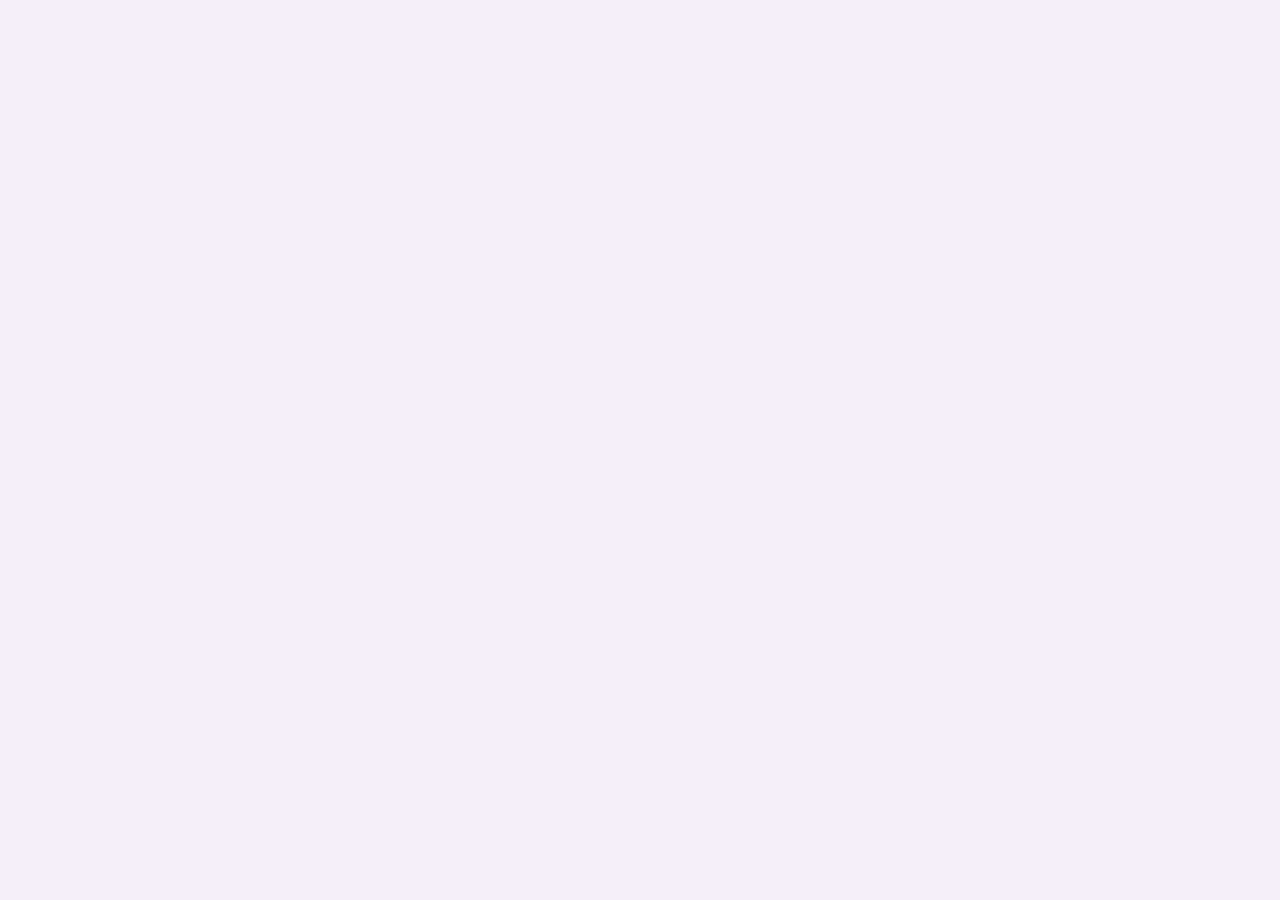
==== mystery/desires/index.html @ 69f6567e "Add three classroom mystery web games with role links and staged clues" ====
<!doctype html><html lang="zh-CN"><head><meta charset="utf-8"><meta name="viewport" content="width=device-width,initial-scale=1"><title>七宗欲 · 口语游戏库</title><link rel="stylesheet" href="../style.css"><script defer src="data.js"></script><script defer src="../app.js"></script></head><body><main id="app"></main><noscript>请启用 JavaScript 使用角色卡与分轮线索。</noscript></body></html>
---- mystery/style.css ----
*{box-sizing:border-box}body{margin:0;background:#f5f1fa;color:#30263b;font:18px/1.75 Arial,"Microsoft YaHei",sans-serif}main{max-width:1080px;margin:auto;padding:30px 26px 70px}header,.toolbar{display:flex;align-items:center;justify-content:space-between;gap:18px;flex-wrap:wrap}header{border-bottom:1px solid #d7cadf;padding-bottom:22px}header span,.eyebrow{font-size:14px;letter-spacing:.12em;color:#715383}.hero{padding-top:36px}h1{font-size:clamp(34px,5vw,58px);line-height:1.12;margin:10px 0 25px}h2{font-size:28px;line-height:1.3}h3{font-size:21px}.lede{font-size:21px}.toolbar{margin:28px 0}section,.teacher{background:#fff;border:1px solid #dbd0e4;border-radius:18px;padding:28px;margin:22px 0}a{color:#64417e}button{background:#64417e;color:#fff;border:0;border-radius:9px;padding:14px 22px;font:inherit;cursor:pointer}button:disabled{opacity:.45;cursor:not-allowed}.quiet{background:#e9deef;color:#4d355d}summary{cursor:pointer;font-weight:bold;padding:12px 0}details{border-top:1px solid #ded3e5;padding:8px 0}details[open]>summary{color:#64417e}.roles{display:grid;grid-template-columns:1fr 1fr;gap:15px}.roles details{background:#f7f3fa;border:1px solid #ded3e5;border-radius:12px;padding:15px;align-self:start}label{display:block;margin:14px 0}input:not([type=checkbox]),textarea,select{font:inherit;border:1px solid #a898b4;border-radius:7px;padding:10px;background:#fff;color:#30263b;max-width:100%}input:not([type=checkbox]),textarea{width:100%}textarea{min-height:100px}input[type=checkbox]{width:22px;height:22px;vertical-align:middle;margin-right:9px}.check{padding:12px 0}.speech{background:#30263b;color:white}.speech .eyebrow{color:#dbc3ec}.task{padding:20px;background:#f2eaf8;border-radius:12px;margin:25px 0}.muted,.foot{font-size:15px;color:#6d5d79}.foot{padding-top:20px}p{overflow-wrap:anywhere}button:focus-visible,a:focus-visible,summary:focus-visible{outline:3px solid #a86cce;outline-offset:5px}@media(max-width:650px){main{padding:20px 16px}section,.teacher{padding:20px}.roles{grid-template-columns:1fr}header span{display:none}.toolbar{align-items:flex-start}}
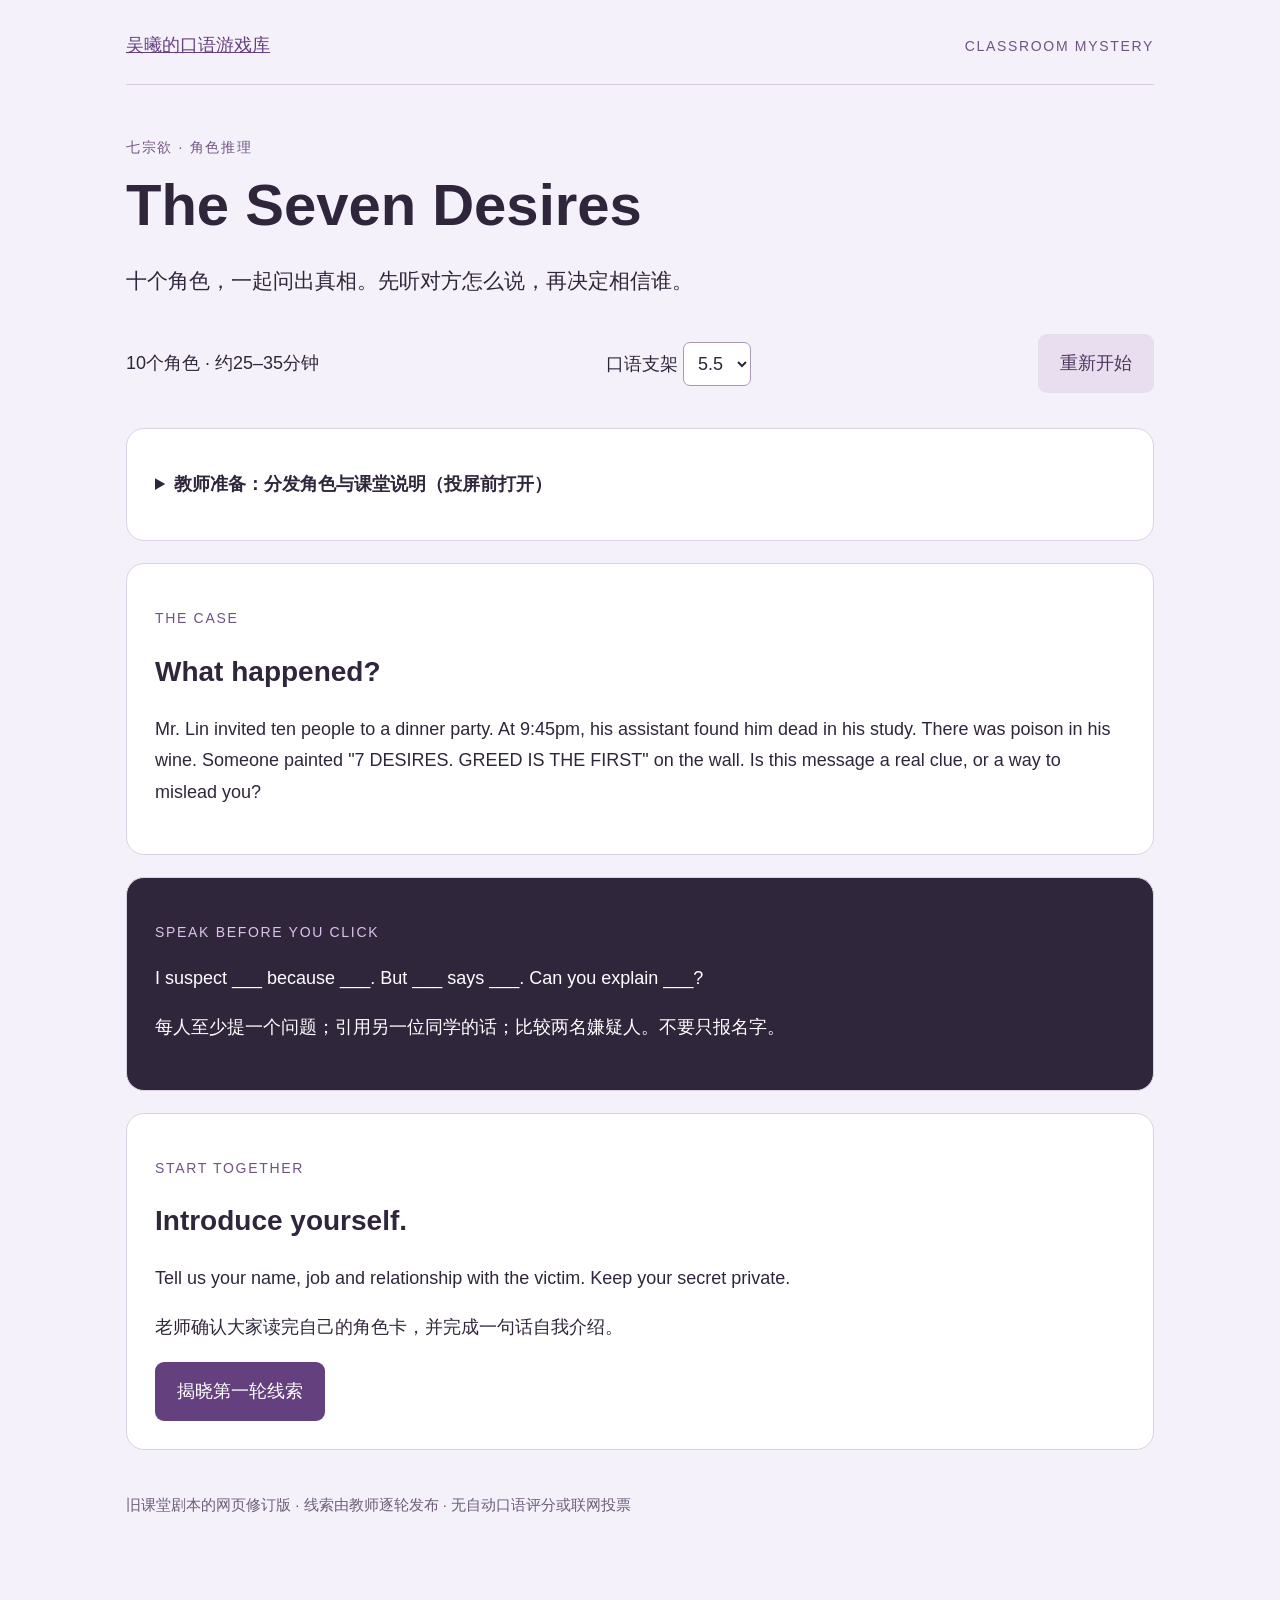
==== commit 7aba62de: "Version mystery script URL so browsers receive fixed renderer" ====
--- a/mystery/desires/index.html
+++ b/mystery/desires/index.html
@@ -1 +1 @@
-<!doctype html><html lang="zh-CN"><head><meta charset="utf-8"><meta name="viewport" content="width=device-width,initial-scale=1"><title>七宗欲 · 口语游戏库</title><link rel="stylesheet" href="../style.css"><script defer src="data.js"></script><script defer src="../app.js"></script></head><body><main id="app"></main><noscript>请启用 JavaScript 使用角色卡与分轮线索。</noscript></body></html>+<!doctype html><html lang="zh-CN"><head><meta charset="utf-8"><meta name="viewport" content="width=device-width,initial-scale=1"><title>七宗欲 · 口语游戏库</title><link rel="stylesheet" href="../style.css"><script defer src="data.js"></script><script defer src="../app.js?v=2"></script></head><body><main id="app"></main><noscript>请启用 JavaScript 使用角色卡与分轮线索。</noscript></body></html>
